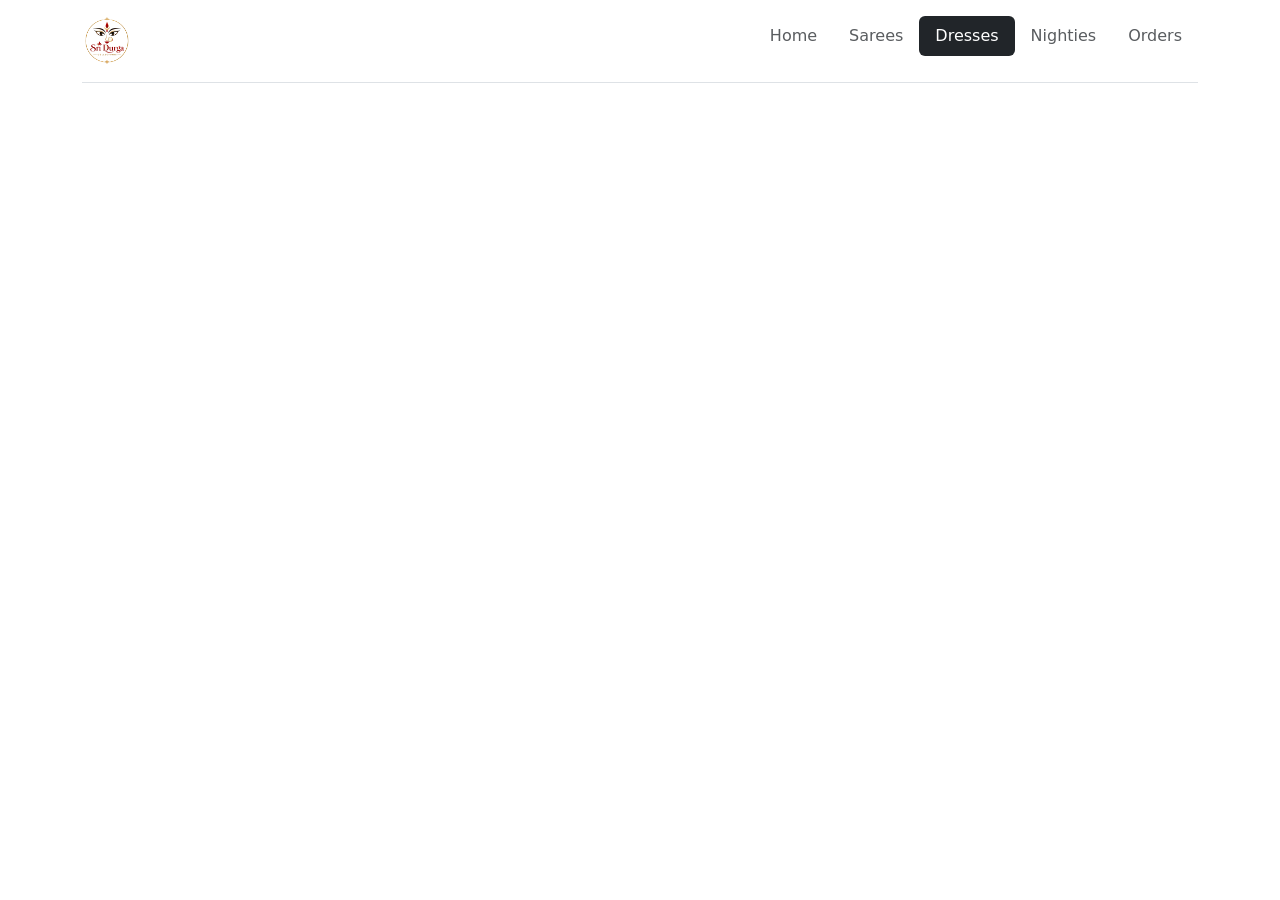
==== dresses.html @ 2af2f8b2 "developed base website with home and orders (coming soon)" ====
<!DOCTYPE html>
<html lang="en">
<head>
  <meta charset="UTF-8">
  <meta name="viewport" content="width=device-width, initial-scale=1.0">
  <title>Sri Durga Collections</title>
  <link href="https://cdn.jsdelivr.net/npm/bootstrap@5.3.2/dist/css/bootstrap.min.css" rel="stylesheet">
  <link rel="stylesheet" href="static/css/styles.css">
</head>
<body>
  <div class="container">
    <header class="d-flex flex-wrap justify-content-center py-3 mb-4 border-bottom">
      <a href="./index.html" class="d-flex align-items-center mb-3 mb-md-0 me-md-auto link-body-emphasis text-decoration-none">
        <img src="static/images/SDC_Logo.png" alt="Sri Durga Collections">
      </a>
      <ul class="nav nav-pills">
        <li class="nav-item"><a href="./index.html" class="nav-link text-body-secondary">Home</a></li>
        <li class="nav-item"><a href="./sarees.html" class="nav-link text-body-secondary">Sarees</a></li>
        <li class="nav-item"><a href="./dresses.html" class="nav-link active bg-dark" aria-current="page">Dresses</a></li>
        <li class="nav-item"><a href="./nighties.html" class="nav-link text-body-secondary">Nighties</a></li>
        <li class="nav-item"><a href="./orders.html" class="nav-link text-body-secondary">Orders</a></li>
      </ul>
    </header>
  </div>
</body>
</html>
---- static/css/styles.css ----
header a img, footer a img{
    width : 50px;
    height : auto;
  }

  header > a, footer a{
    text-align: left;
  }
  
  .rotate {
    animation: rotation 2s;
  }
  
  @keyframes rotation {
    from {
      transform: rotate(0deg);
    }
    to {
      transform: rotate(359deg);
    }
  }
  
  .linear {
    animation-timing-function: linear;
  }
  
  .infinite {
    animation-iteration-count: infinite;
  }
  
  .rotate-image {
    animation: rotation 2s linear infinite;
  }
  
  .word-row.is-playing { 
    background: #fff4e5; 
    outline: 2px solid #ffd8a8;
  }
  .speak .icon { margin-left: .25rem; opacity: .75; }

  .word-row.is-playing {
    background: #fff4e5;
    outline: 2px solid #ffd8a8;
  }
  .speak:focus-visible {
    outline: 2px solid #0d6efd;
    border-radius: .5rem;
  }
   
  /* French flag button colors */
.set-btn{
  background: #ffffff ;
  color: #212529 ;
  border: 1px solid #212529 ;
}

.section-btn{
  background: #ffffff ;
  color: #212529 ;
  border: 1px solid #212529 ;
}

.set-btn:hover,
.section-btn:hover{
  border-color: #212529;
  background: #f8f9fa;
}

.set-btn,
.section-btn {
  transition: border-color .15s ease, background-color .15s ease;
}

.set-btn.active{
  background: #00418A ;
  color: #fff ;
  border-color: #00418A ;
}

.section-btn.active{
  background: #D83A2F ;
  color: #fff ;
  border-color: #D83A2F ;
}

.set-btn:focus-visible,
.section-btn:focus-visible {
  border-color: #000 !important;
  outline: 2px solid #000;
  outline-offset: 1px;
  box-shadow: none !important;
}

.set-btn:focus,
.section-btn:focus,
.set-btn:active,
.section-btn:active {
  border-color: #000 !important;
  box-shadow: none !important;
}

.construction-wrapper {
  min-height: 100vh;
  display: flex;
  align-items: center;
  justify-content: center;
}

.construction-img {
  max-width: 480px;
  width: 100%;
  height: auto;
  opacity: 0.9;
}

.construction-text {
  color: #ff2137;
  letter-spacing: 1px;
  font-size: 3rem;
  margin-top: 2rem;
}

.commingsoon-text {
  font-size: 5rem;
  font-weight: 400;
  letter-spacing: 3px;
  color: #000;
  margin-top: 1rem;
  text-transform: uppercase;
}

.construction-img {
  animation: float 2.5s ease-in-out infinite;
}

@keyframes float {
  0% { transform: translateY(0); }
  50% { transform: translateY(-6px); }
  100% { transform: translateY(0); }
}

.tutor-response {
  border: 1px solid rgba(0,0,0,.08);
  border-radius: 16px;
  padding: 16px;
  background: #fff;
  box-shadow: 0 10px 25px rgba(0,0,0,.06);
}

.tutor-grid {
  display: grid;
  gap: 14px;
  grid-template-columns: 1fr;
}

@media (min-width: 992px) {
  .tutor-grid { grid-template-columns: 1fr 1fr; }
  .tutor-grid .tutor-section:first-child { grid-column: 1 / -1; }
}

.tutor-section {
  border: 1px solid rgba(0,0,0,.08);
  border-radius: 14px;
  padding: 14px;
  background: rgba(13,110,253,.03);
}

.tutor-title {
  margin: 0 0 10px 0;
  font-weight: 700;
  letter-spacing: .2px;
}

.tutor-box {
  background: #fff;
  border: 1px solid rgba(0,0,0,.08);
  border-radius: 12px;
  padding: 12px;
  font-size: 1rem;
  line-height: 1.5;
}

.tutor-list { margin: 0; padding-left: 18px; }
.tutor-list li { margin: 6px 0; line-height: 1.45; }
.tutor-ol { padding-left: 22px; }

.option-btn { width: 100%; text-align: left; }
.pill { font-size: .85rem; }
.question-box { border-radius: 14px; }

.speaking-animation {
  height: 42px;
  display: flex;
  align-items: center;
  justify-content: center;
  gap: 5px;
  margin: 1rem 0;
}

.speaking-animation span {
  width: 6px;
  height: 12px;
  border-radius: 99px;
  background: #dc3545;
  animation: speaking-wave 850ms ease-in-out infinite;
}

.speaking-animation span:nth-child(2) { animation-delay: 100ms; }
.speaking-animation span:nth-child(3) { animation-delay: 200ms; }
.speaking-animation span:nth-child(4) { animation-delay: 300ms; }
.speaking-animation span:nth-child(5) { animation-delay: 400ms; }

@keyframes speaking-wave {
  0%, 100% { height: 10px; opacity: .55; }
  50% { height: 38px; opacity: 1; }
}

.practice-set-option {
  margin: 0;
  padding: .25rem .45rem .25rem 1.7rem;
  border: 1px solid #dee2e6;
  border-radius: .5rem;
  background: #fff;
  transition: border-color .15s ease, box-shadow .15s ease;
}

.practice-set-option:hover {
  border-color: #212529;
  box-shadow: 0 0 0 .15rem rgba(33, 37, 41, .1);
}

.practice-set-option label,
.practice-set-option input { cursor: pointer; }

.practice-set-option:has(.form-check-input:checked) { border-color: #212529; }
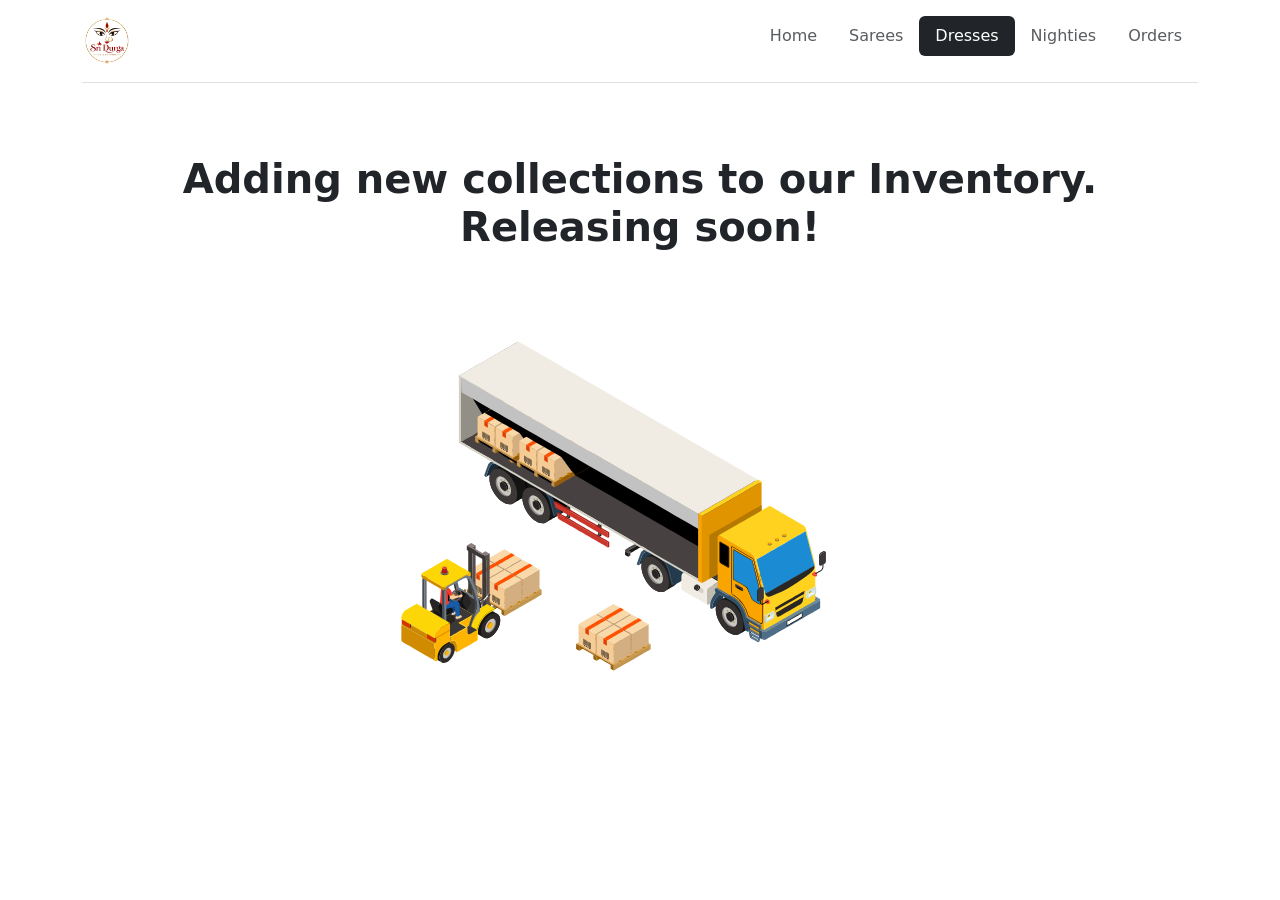
==== commit 0335653d: "added details and base pages" ====
--- a/dresses.html
+++ b/dresses.html
@@ -22,5 +22,11 @@
       </ul>
     </header>
   </div>
+
+  <!-- Dresses page: Inventory -->
+  <main class="container d-flex flex-column align-items-center justify-content-center text-center py-5" style="min-height: 65vh;">
+    <h1 class="display-6 fw-bold mb-4">Adding new collections to our Inventory. Releasing soon!</h1>
+    <img src="static/images/Forklift_loading_truck_svg.svg" class="img-fluid" alt="Orders page coming soon" style="max-width: 480px;">
+  </main>
 </body>
 </html>
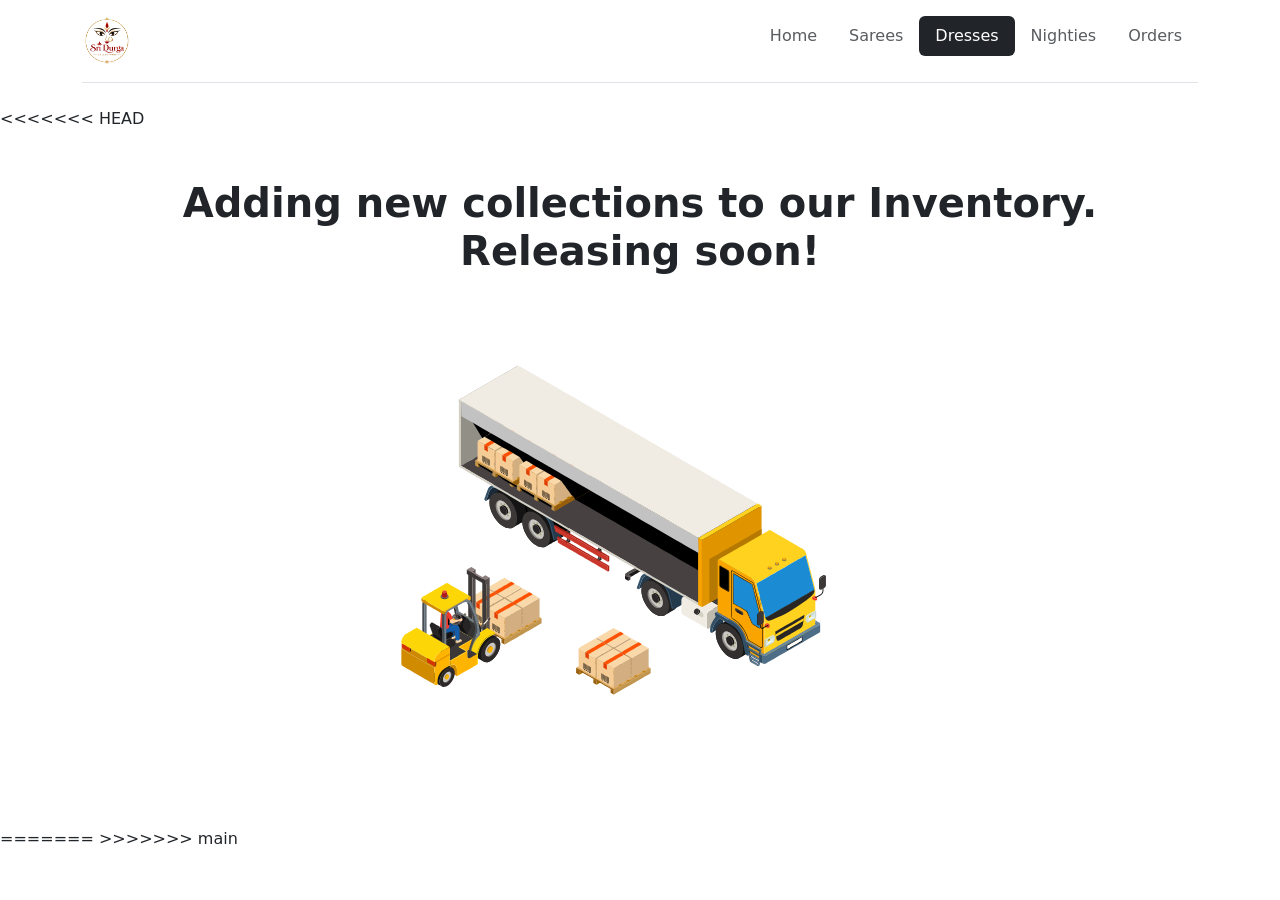
==== commit a3fd37c0: "added bas epages and details" ====
--- a/dresses.html
+++ b/dresses.html
@@ -22,11 +22,14 @@
       </ul>
     </header>
   </div>
+<<<<<<< HEAD
 
   <!-- Dresses page: Inventory -->
   <main class="container d-flex flex-column align-items-center justify-content-center text-center py-5" style="min-height: 65vh;">
     <h1 class="display-6 fw-bold mb-4">Adding new collections to our Inventory. Releasing soon!</h1>
     <img src="static/images/Forklift_loading_truck_svg.svg" class="img-fluid" alt="Orders page coming soon" style="max-width: 480px;">
   </main>
+=======
+>>>>>>> main
 </body>
 </html>
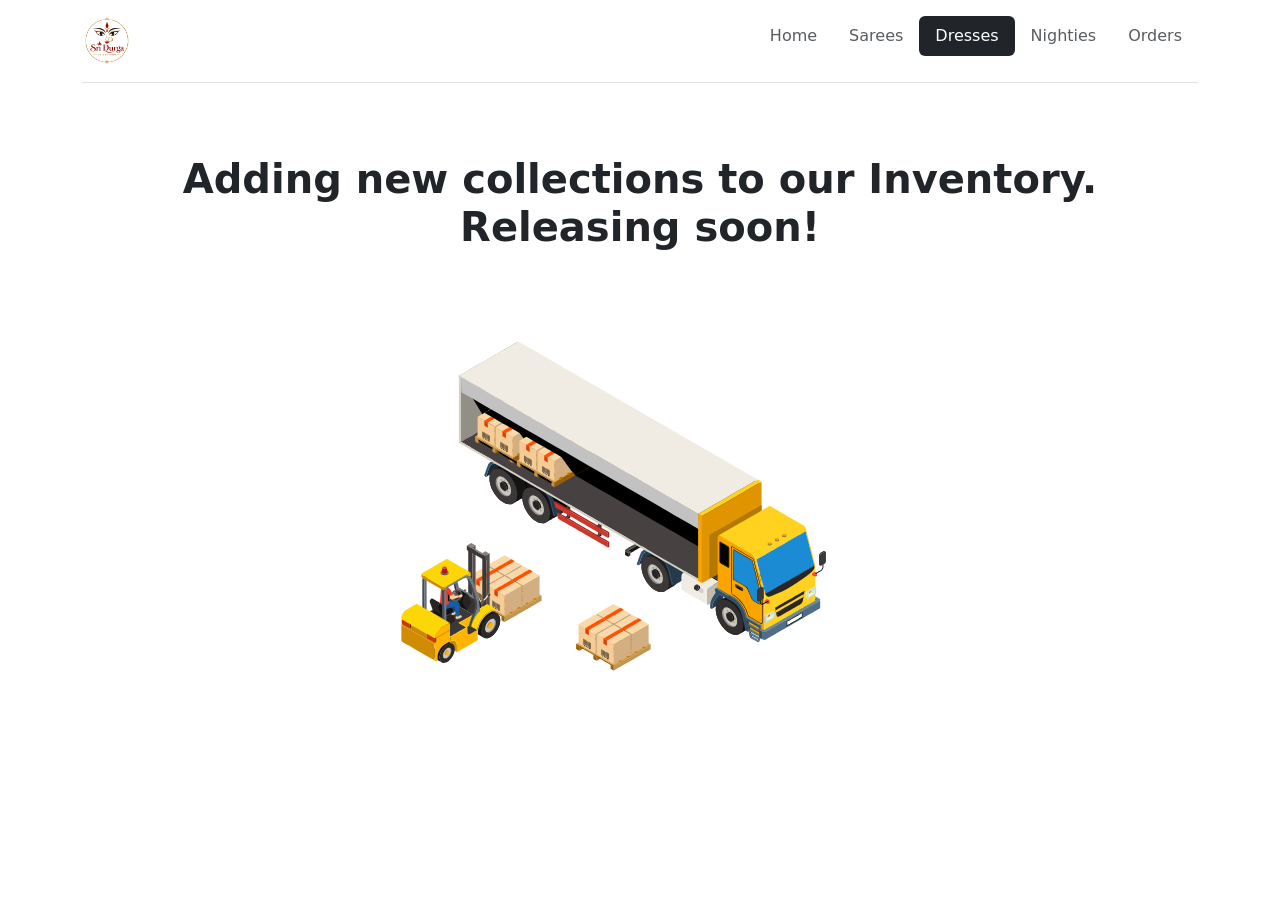
==== commit 6601808f: "removed unnecessary head and main lines tag" ====
--- a/dresses.html
+++ b/dresses.html
@@ -22,14 +22,11 @@
       </ul>
     </header>
   </div>
-<<<<<<< HEAD
 
   <!-- Dresses page: Inventory -->
   <main class="container d-flex flex-column align-items-center justify-content-center text-center py-5" style="min-height: 65vh;">
     <h1 class="display-6 fw-bold mb-4">Adding new collections to our Inventory. Releasing soon!</h1>
     <img src="static/images/Forklift_loading_truck_svg.svg" class="img-fluid" alt="Orders page coming soon" style="max-width: 480px;">
   </main>
-=======
->>>>>>> main
 </body>
 </html>
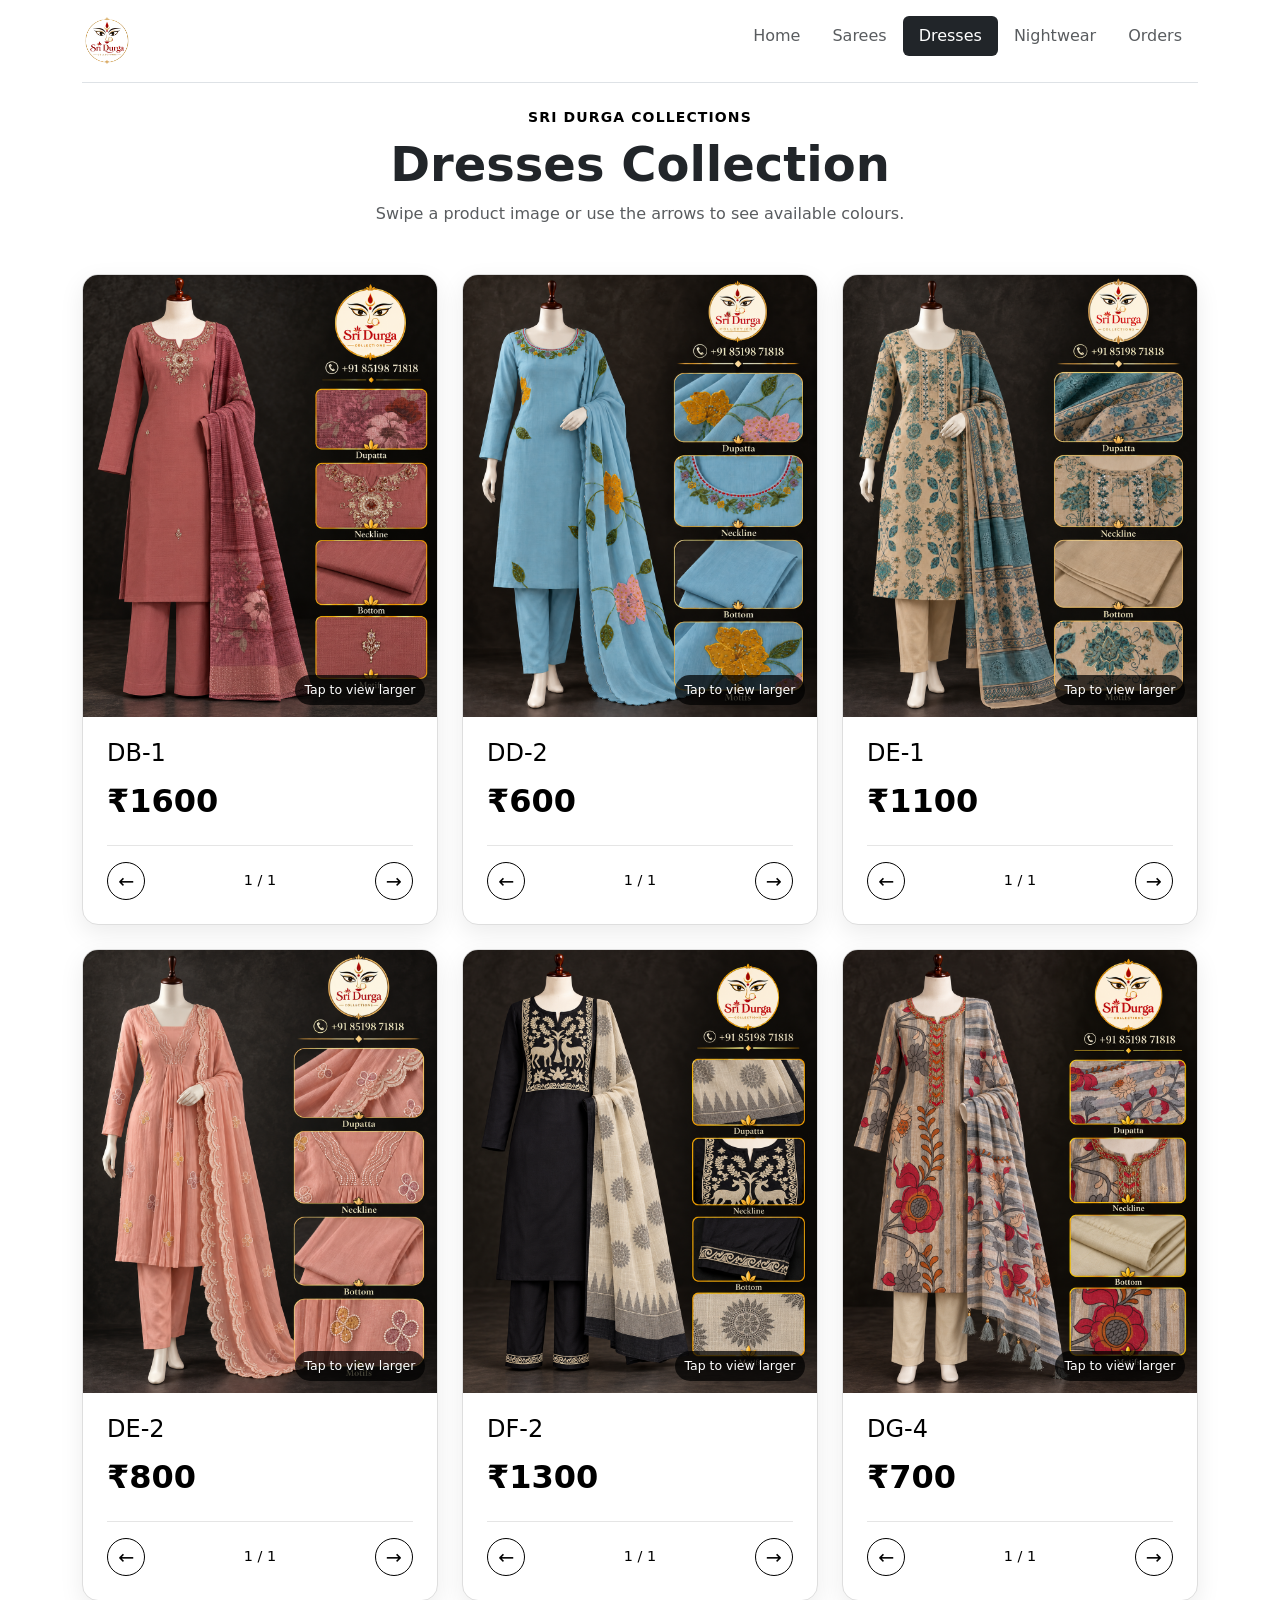
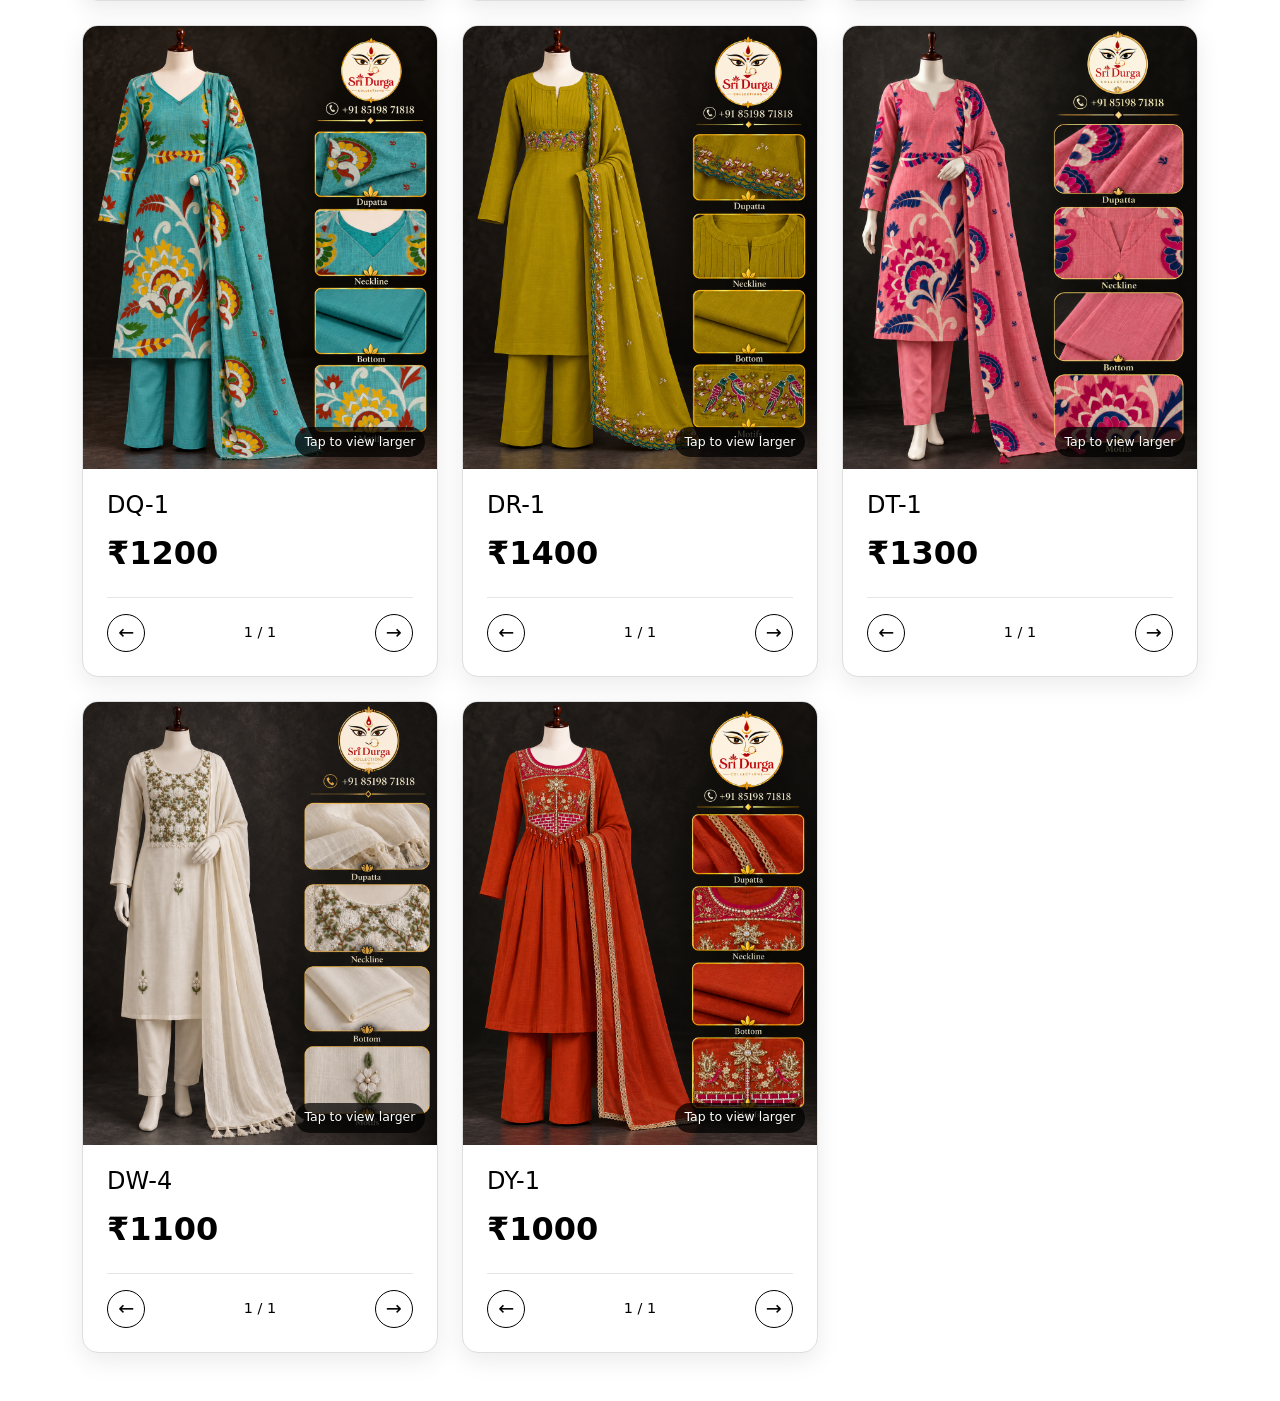
==== commit d97fd7e0: "sarees sample with saree code images" ====
--- a/dresses.html
+++ b/dresses.html
@@ -1,32 +1,49 @@
-<!DOCTYPE html>
+﻿<!DOCTYPE html>
 <html lang="en">
 <head>
   <meta charset="UTF-8">
   <meta name="viewport" content="width=device-width, initial-scale=1.0">
-  <title>Sri Durga Collections</title>
+  <title>Dresses | Sri Durga Collections</title>
   <link href="https://cdn.jsdelivr.net/npm/bootstrap@5.3.2/dist/css/bootstrap.min.css" rel="stylesheet">
   <link rel="stylesheet" href="static/css/styles.css">
 </head>
 <body>
+  <!-- Header / primary navigation -->
   <div class="container">
     <header class="d-flex flex-wrap justify-content-center py-3 mb-4 border-bottom">
-      <a href="./index.html" class="d-flex align-items-center mb-3 mb-md-0 me-md-auto link-body-emphasis text-decoration-none">
-        <img src="static/images/SDC_Logo.png" alt="Sri Durga Collections">
-      </a>
-      <ul class="nav nav-pills">
+      <a href="./index.html" class="d-flex align-items-center mb-3 mb-md-0 me-md-auto link-body-emphasis text-decoration-none"><img src="static/images/SDC_Logo.png" alt="Sri Durga Collections"></a>
+      <nav aria-label="Primary navigation"><ul class="nav nav-pills">
         <li class="nav-item"><a href="./index.html" class="nav-link text-body-secondary">Home</a></li>
         <li class="nav-item"><a href="./sarees.html" class="nav-link text-body-secondary">Sarees</a></li>
         <li class="nav-item"><a href="./dresses.html" class="nav-link active bg-dark" aria-current="page">Dresses</a></li>
-        <li class="nav-item"><a href="./nighties.html" class="nav-link text-body-secondary">Nighties</a></li>
+        <li class="nav-item"><a href="./nightwear.html" class="nav-link text-body-secondary">Nightwear</a></li>
         <li class="nav-item"><a href="./orders.html" class="nav-link text-body-secondary">Orders</a></li>
-      </ul>
+      </ul></nav>
     </header>
   </div>
-
-  <!-- Dresses page: Inventory -->
-  <main class="container d-flex flex-column align-items-center justify-content-center text-center py-5" style="min-height: 65vh;">
-    <h1 class="display-6 fw-bold mb-4">Adding new collections to our Inventory. Releasing soon!</h1>
-    <img src="static/images/Forklift_loading_truck_svg.svg" class="img-fluid" alt="Orders page coming soon" style="max-width: 480px;">
+  <!-- Product catalogue -->
+  <main class="container pb-5 catalogue" data-catalogue="static/data/dresses.json" data-product-name="Dress">
+    <section class="catalogue-heading text-center mb-5" aria-labelledby="catalogue-title">
+      <p class="text-uppercase small fw-semibold mb-2">Sri Durga Collections</p>
+      <h1 id="catalogue-title" class="display-5 fw-bold">Dresses Collection</h1>
+      <p class="text-body-secondary mb-0">Swipe a product image or use the arrows to see available colours.</p>
+    </section>
+    <div class="catalogue-grid row row-cols-1 row-cols-md-2 row-cols-lg-3 g-4" aria-live="polite"></div>
+    <p class="catalogue-empty alert alert-light text-center d-none" role="status">New dresses designs will be added soon.</p>
+    <p class="catalogue-error alert alert-warning d-none" role="alert">The product details could not be loaded. Please refresh the page.</p>
   </main>
+  <!-- Enlarged product viewer -->
+  <dialog class="product-dialog">
+    <button class="dialog-close" type="button" aria-label="Close enlarged product view">&times;</button>
+    <div class="product-dialog-content">
+      <div class="product-dialog-image"><img src="" alt=""></div>
+      <div class="product-dialog-details">
+        <h2 class="dialog-code product-code-main"></h2>
+        <p class="dialog-price product-price"></p>
+        <div class="collection-controls dialog-controls"><button class="collection-arrow dialog-previous" type="button" aria-label="Previous colour">&larr;</button><span class="dialog-count collection-count"></span><button class="collection-arrow dialog-next" type="button" aria-label="Next colour">&rarr;</button></div>
+      </div>
+    </div>
+  </dialog>
+  <script src="static/js/catalogue.js"></script>
 </body>
 </html>
--- a/static/css/styles.css
+++ b/static/css/styles.css
@@ -1,4 +1,4 @@
-header a img, footer a img{
+﻿header a img, footer a img{
     width : 50px;
     height : auto;
   }
@@ -233,3 +233,28 @@
 .practice-set-option input { cursor: pointer; }
 
 .practice-set-option:has(.form-check-input:checked) { border-color: #212529; }
+
+/* Product catalogues */
+.catalogue-heading > p:first-child { color: #000; letter-spacing: .08em; }
+.collection-card { overflow: hidden; background: #fff; border: 1px solid #dedede; border-radius: 1rem; box-shadow: 0 .5rem 1.5rem rgba(0,0,0,.08); }
+.collection-image-button { position: relative; display: block; width: 100%; padding: 0; overflow: hidden; border: 0; background: #f7f7f7; cursor: zoom-in; touch-action: pan-y; }
+.collection-image { display: block; width: 100%; aspect-ratio: 4 / 5; object-fit: cover; transition: transform .25s ease; }
+.collection-image-button:hover .collection-image, .collection-image-button:focus-visible .collection-image { transform: scale(1.03); }
+.image-hint { position: absolute; right: .75rem; bottom: .75rem; padding: .35rem .6rem; color: #fff; background: rgba(0,0,0,.72); border-radius: 999px; font-size: .78rem; }
+.collection-details { padding: 1.5rem; }
+.product-code-main { margin: 0 0 .55rem; color: #000; font-size: 1.5rem; font-weight: 500; line-height: 1; }
+.product-detail { margin: 0 0 .35rem; color: #000; font-size: 1rem; font-weight: 400; }
+.product-price { margin: .75rem 0 0; color: #000; font-size: 2rem; font-weight: 700; }
+.collection-controls { display: flex; align-items: center; justify-content: space-between; margin-top: 1.25rem; padding-top: 1rem; border-top: 1px solid #e5e5e5; }
+.collection-arrow { width: 2.4rem; height: 2.4rem; color: #000; background: #fff; border: 1px solid #000; border-radius: 50%; font-size: 1.2rem; line-height: 1; }
+.collection-arrow:hover, .collection-arrow:focus-visible { color: #fff; background: #000; }
+.collection-count { color: #000; font-size: .9rem; }
+.product-dialog { width: min(920px, calc(100% - 2rem)); max-width: 920px; padding: 0; overflow: hidden; border: 0; border-radius: 1rem; box-shadow: 0 1.5rem 4rem rgba(0,0,0,.28); }
+.product-dialog::backdrop { background: rgba(0,0,0,.72); }
+.product-dialog-content { display: grid; grid-template-columns: minmax(0,1.1fr) minmax(260px,.9fr); }
+.product-dialog-image { background: #f7f7f7; touch-action: pan-y; }
+.product-dialog-image img { display: block; width: 100%; height: min(75vh,680px); object-fit: contain; }
+.product-dialog-details { display: flex; flex-direction: column; justify-content: center; padding: clamp(2rem,6vw,4rem); }
+.dialog-controls { margin-top: 1.75rem; }
+.dialog-close { position: absolute; z-index: 1; top: .75rem; right: .75rem; width: 2.5rem; height: 2.5rem; color: #fff; background: rgba(0,0,0,.72); border: 0; border-radius: 50%; font-size: 1.7rem; line-height: 1; }
+@media (max-width:767.98px) { .product-dialog-content { grid-template-columns:1fr; } .product-dialog-image img { height:min(55vh,460px); } }
